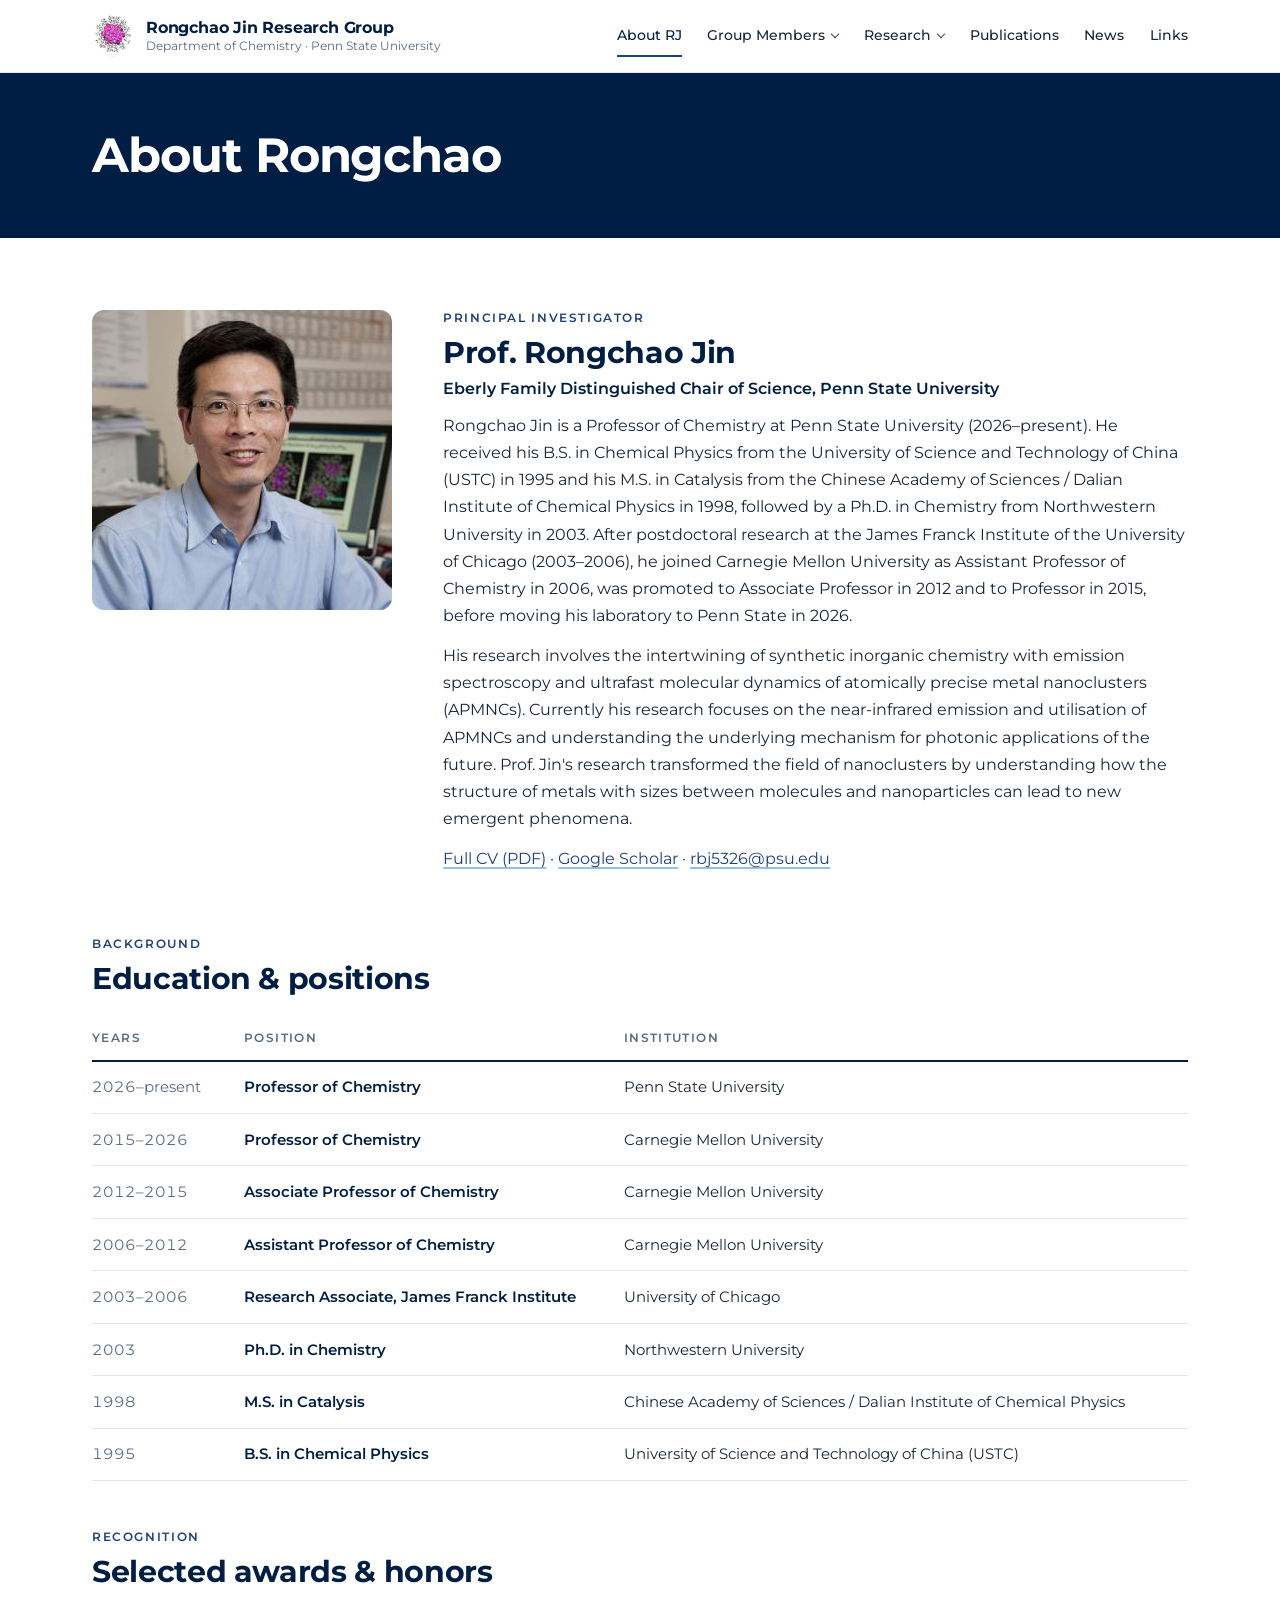
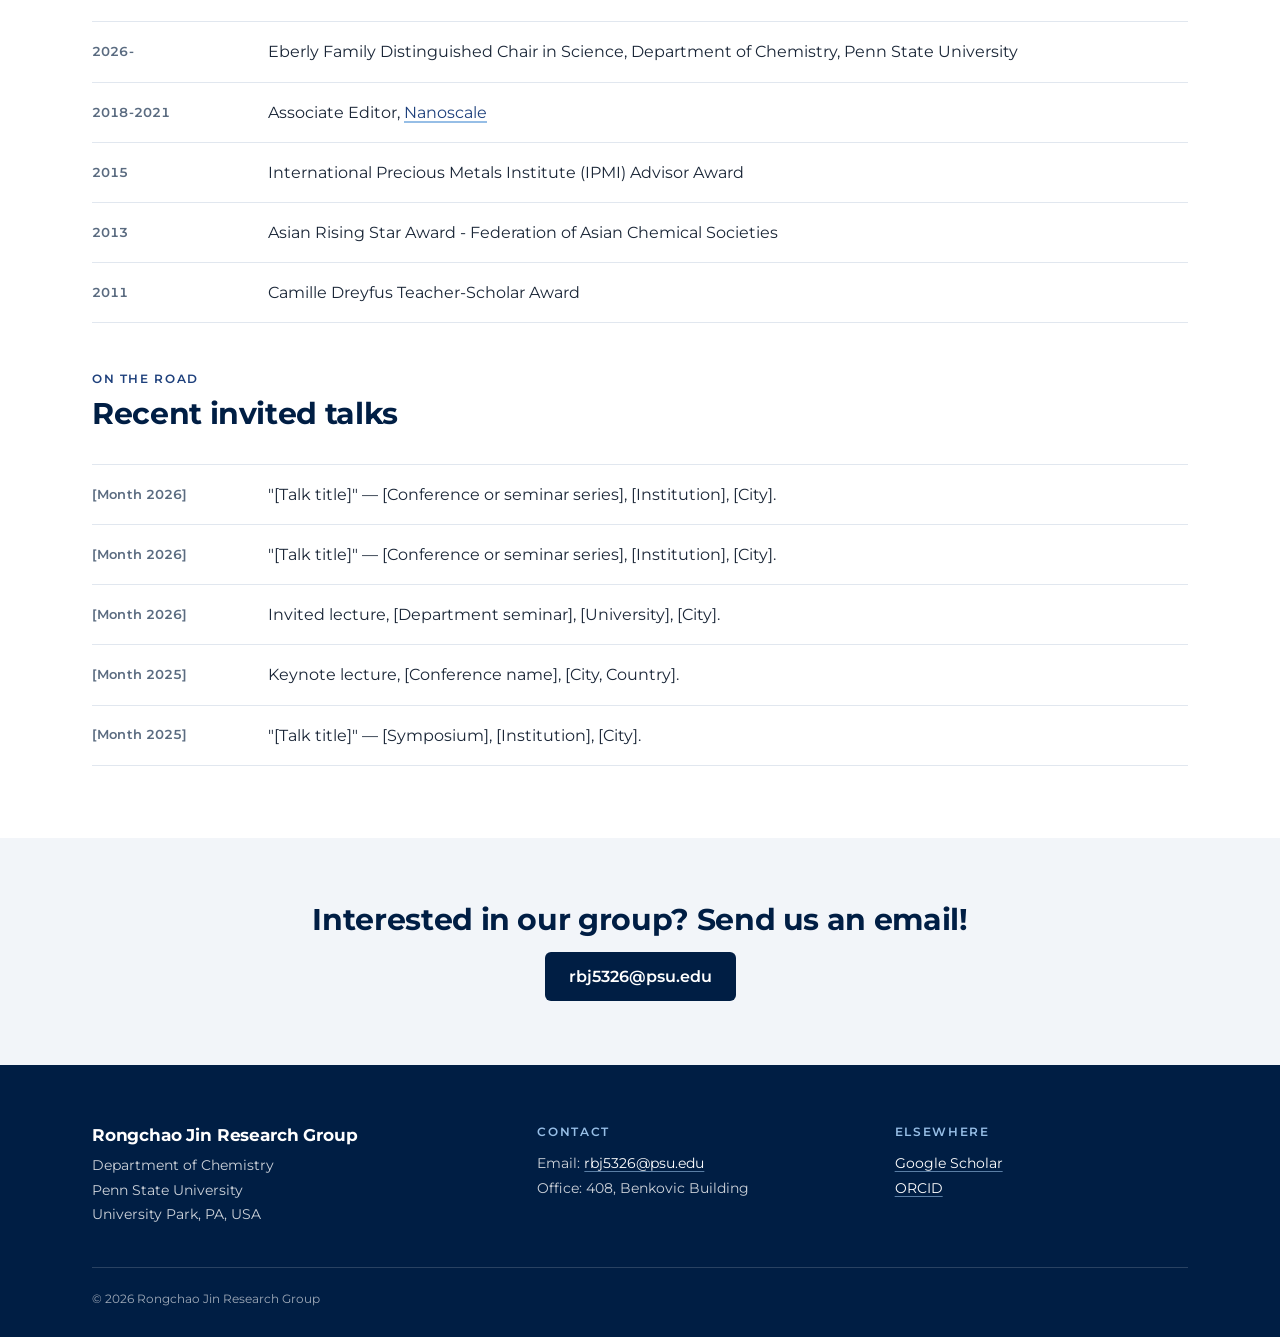
==== about.html @ 64a47c7a "Add files via upload" ====
<!DOCTYPE html>
<html lang="en">
<head>
<meta charset="UTF-8">
<meta name="viewport" content="width=device-width, initial-scale=1">
<title>About Rongchao — Rongchao Jin Research Group</title>
<meta name="description" content="The Jin Research Group at Penn State University: atomically precise metal nanoclusters, NIR emission, ultrafast dynamics and photonic applications.">
<meta name="theme-color" content="#001E44">
<link rel="icon" type="image/png" href="images/favicon.png">
<link rel="apple-touch-icon" href="images/apple-touch-icon.png">
<link rel="preconnect" href="https://fonts.googleapis.com">
<link rel="preconnect" href="https://fonts.gstatic.com" crossorigin>
<link rel="stylesheet" href="assets/style.css">
</head>
<body>
<div id="site-header"></div>
<div class="page-head">
  <div class="wrap">
    <h1>About Rongchao</h1>
  </div>
</div>
<section class="block">
  <div class="wrap">
    <div class="pi-card">
      <div class="avatar"><img src="images/RJ.jpg" alt="Prof. Rongchao Jin"></div>
      <div>
        <span class="eyebrow">Principal Investigator</span>
        <h2>Prof. Rongchao Jin</h2>
        <p style="margin-top:0.3rem; color:var(--patina-dark); font-weight:600;">Eberly Family Distinguished Chair of Science, Penn State University</p>
        <p style="margin-top:0.6rem;">
          Rongchao Jin is a Professor of Chemistry at Penn State University (2026–present).
          He received his B.S. in Chemical Physics from the University of Science and
          Technology of China (USTC) in 1995 and his M.S. in Catalysis from the Chinese
          Academy of Sciences / Dalian Institute of Chemical Physics in 1998, followed by a
          Ph.D. in Chemistry from Northwestern University in 2003. After postdoctoral
          research at the James Franck Institute of the University of Chicago (2003–2006),
          he joined Carnegie Mellon University as Assistant Professor of Chemistry in 2006,
          was promoted to Associate Professor in 2012 and to Professor in 2015, before
          moving his laboratory to Penn State in 2026.
        </p>
        <p style="margin-top:0.8rem;">
          His research involves the intertwining of synthetic inorganic chemistry with
          emission spectroscopy and ultrafast molecular dynamics of atomically precise metal
          nanoclusters (APMNCs). Currently his research focuses on the near-infrared
          emission and utilisation of APMNCs and understanding the underlying mechanism for
          photonic applications of the future. Prof. Jin's research transformed the field of
          nanoclusters by understanding how the structure of metals with sizes between
          molecules and nanoparticles can lead to new emergent phenomena.
        </p>
        <p style="margin-top:0.8rem;">
          <a href="#">Full CV (PDF)</a> · <a href="https://scholar.google.com/citations?user=vveoESoAAAAJ&amp;hl=en">Google Scholar</a> · <a href="mailto:rbj5326@psu.edu">rbj5326@psu.edu</a>
        </p>
      </div>
    </div>

    <div class="section-head"><h2><span class="eyebrow">Background</span>Education &amp; positions</h2></div>
    <table class="alumni">
      <thead><tr><th>Years</th><th>Position</th><th>Institution</th></tr></thead>
      <tbody>
        <tr><td>2026–present</td><td>Professor of Chemistry</td><td>Penn State University</td></tr>
        <tr><td>2015–2026</td><td>Professor of Chemistry</td><td>Carnegie Mellon University</td></tr>
        <tr><td>2012–2015</td><td>Associate Professor of Chemistry</td><td>Carnegie Mellon University</td></tr>
        <tr><td>2006–2012</td><td>Assistant Professor of Chemistry</td><td>Carnegie Mellon University</td></tr>
        <tr><td>2003–2006</td><td>Research Associate, James Franck Institute</td><td>University of Chicago</td></tr>
        <tr><td>2003</td><td>Ph.D. in Chemistry</td><td>Northwestern University</td></tr>
        <tr><td>1998</td><td>M.S. in Catalysis</td><td>Chinese Academy of Sciences / Dalian Institute of Chemical Physics</td></tr>
        <tr><td>1995</td><td>B.S. in Chemical Physics</td><td>University of Science and Technology of China (USTC)</td></tr>
      </tbody>
    </table>

    <div class="section-head" style="margin-top:3rem;"><h2><span class="eyebrow">Recognition</span>Selected awards &amp; honors</h2></div>
    <ul class="news-list">
      <li class="news-item"><span class="date mono">2026-</span><p>Eberly Family Distinguished Chair in Science, Department of Chemistry, Penn State University</p></li>
      <li class="news-item"><span class="date mono">2018-2021</span><p>Associate Editor, <a href="https://pubs.rsc.org/nr" target="_blank">Nanoscale</a></p></li>
      <li class="news-item"><span class="date mono">2015</span><p>International Precious Metals Institute (IPMI) Advisor Award</p></li>
      <li class="news-item"><span class="date mono">2013</span><p>Asian Rising Star Award - Federation of Asian Chemical Societies</p></li>
      <li class="news-item"><span class="date mono">2011</span><p>Camille Dreyfus Teacher-Scholar Award</p></li>
    </ul>

    <div class="section-head" style="margin-top:3rem;"><h2><span class="eyebrow">On the road</span>Recent invited talks</h2></div>
    <ul class="news-list">
      <li class="news-item"><span class="date mono">[Month 2026]</span><p>"[Talk title]" — [Conference or seminar series], [Institution], [City].</p></li>
      <li class="news-item"><span class="date mono">[Month 2026]</span><p>"[Talk title]" — [Conference or seminar series], [Institution], [City].</p></li>
      <li class="news-item"><span class="date mono">[Month 2026]</span><p>Invited lecture, [Department seminar], [University], [City].</p></li>
      <li class="news-item"><span class="date mono">[Month 2025]</span><p>Keynote lecture, [Conference name], [City, Country].</p></li>
      <li class="news-item"><span class="date mono">[Month 2025]</span><p>"[Talk title]" — [Symposium], [Institution], [City].</p></li>
    </ul>
  </div>
</section>

<div id="site-footer"></div>
<script src="assets/common.js"></script>
</body>
</html>
---- assets/style.css ----
/* ==========================================================================
   Rongchao Jin Research Group — site stylesheet
   --------------------------------------------------------------------------
   QUICK EDITS
     Font ........ change the two lines marked [FONT] just below
     Colours ..... the :root block (Penn State palette)
     Page width .. --maxw in the :root block
   Everything after that is grouped by page section. To restyle something,
   search this file for its class name (e.g. ".person" or ".year-divider").
   ========================================================================== */

/* [FONT] 1 of 2 — which font to download. Pick one at fonts.google.com and
   replace "Montserrat" with its name (spaces become +, e.g. Open+Sans).
   If the new font does not show up, shorten the tail to  :wght@400;700  */
@import url("https://fonts.googleapis.com/css2?family=Montserrat:ital,wght@0,400;0,500;0,600;0,700;1,400;1,500&display=swap");

:root {
  /* [FONT] 2 of 2 — the same font name, in quotes */
  --font: "Montserrat", "Helvetica Neue", Helvetica, Arial, sans-serif;

  /* Penn State palette */
  --navy:  #001E44;   /* Nittany Navy — headings, page bands, footer   */
  --blue:  #1E407C;   /* Beaver Blue  — links, buttons, small labels   */
  --sky:   #96BEE6;   /* Pugh Blue    — accents on navy, underlines    */
  --ink:   #1A2637;   /* body text                                     */
  --muted: #5A6B80;   /* secondary text                                */
  --line:  #E1E7EF;   /* hairlines                                     */
  --wash:  #F2F5F9;   /* pale section background                       */
  --white: #FFFFFF;

  --maxw: 1160px;                          /* page content width       */
  --gutter: clamp(1.25rem, 4vw, 2rem);     /* side padding             */
  --header-h: 72px;
  --radius: 10px;
  --reel-h: clamp(210px, 33vw, 400px);     /* height of homepage reel  */

  /* older names, still used by a few inline styles in the pages */
  --patina: var(--blue);
  --patina-dark: var(--navy);
  --gold: var(--blue);
  --paper: var(--white);
  --card: var(--white);
  --teal-soft: var(--wash);
  --gold-soft: #DDE9F6;
}

/* ---------- Base ---------- */
*, *::before, *::after { box-sizing: border-box; }
* { margin: 0; padding: 0; }
[hidden] { display: none !important; }

html {
  scroll-behavior: smooth;
  scroll-padding-top: calc(var(--header-h) + 1.25rem);
  -webkit-text-size-adjust: 100%;
}

body {
  font-family: var(--font);
  font-size: 1rem;
  line-height: 1.7;
  color: var(--ink);
  background: var(--white);
  -webkit-font-smoothing: antialiased;
  text-rendering: optimizeLegibility;
}

img { max-width: 100%; height: auto; display: block; }
button, input, textarea { font: inherit; color: inherit; }

h1, h2, h3, h4 {
  font-family: var(--font);
  font-weight: 700;
  line-height: 1.2;
  color: var(--navy);
  letter-spacing: -0.012em;
}
h1 { font-size: clamp(2rem, 4.6vw, 3rem); letter-spacing: -0.022em; line-height: 1.1; }
h2 { font-size: clamp(1.4rem, 2.6vw, 1.85rem); }
h3 { font-size: 1.12rem; line-height: 1.3; }
h4 { font-size: 0.98rem; }

p + p { margin-top: 0.9em; }
strong { font-weight: 600; }

a { color: var(--blue); text-decoration: none; }
a:hover { text-decoration: underline; text-underline-offset: 3px; }
p a, li a, td a { text-decoration: underline; text-decoration-color: var(--sky); text-decoration-thickness: 1.5px; text-underline-offset: 3px; }
p a:hover, li a:hover, td a:hover { text-decoration-color: var(--blue); }

:focus-visible { outline: 2px solid var(--blue); outline-offset: 3px; border-radius: 3px; }

.wrap { max-width: var(--maxw); margin: 0 auto; padding-left: var(--gutter); padding-right: var(--gutter); }

.eyebrow {
  display: block;
  margin-bottom: 0.55rem;
  font-size: 0.72rem;
  font-weight: 600;
  letter-spacing: 0.14em;
  text-transform: uppercase;
  color: var(--blue);
  line-height: 1.4;
}

.mono { font-size: 0.86rem; letter-spacing: 0.01em; }

.sr-only {
  position: absolute; width: 1px; height: 1px; overflow: hidden;
  clip: rect(0 0 0 0); clip-path: inset(50%); white-space: nowrap;
}

.skip-link {
  position: absolute; left: 0.75rem; top: -4rem; z-index: 100;
  background: var(--navy); color: #fff; padding: 0.6rem 1rem; border-radius: 6px;
}
.skip-link:focus { top: 0.75rem; }

/* ---------- Header & menu (the markup lives in assets/common.js) ---------- */
#site-header {
  position: sticky; top: 0; z-index: 60;
  min-height: var(--header-h);
  background: var(--white);
  border-bottom: 1px solid var(--line);
}
.navbar {
  position: relative;
  max-width: var(--maxw); min-height: var(--header-h);
  margin: 0 auto; padding: 0 var(--gutter);
  display: flex; align-items: center; justify-content: space-between; gap: 1.25rem;
}
.brand { display: flex; align-items: center; gap: 0.75rem; min-width: 0; color: var(--navy); }
.brand:hover { text-decoration: none; }
.brand img { width: 42px; height: 42px; flex: none; }
.brand-text { display: flex; flex-direction: column; min-width: 0; line-height: 1.2; }
.brand-name { font-weight: 700; font-size: 1.02rem; letter-spacing: -0.012em; color: var(--navy); white-space: nowrap; }
.brand-sub { margin-top: 3px; font-size: 0.72rem; color: var(--muted); white-space: nowrap; overflow: hidden; text-overflow: ellipsis; }

nav.main ul { list-style: none; }
nav.main > ul { display: flex; align-items: center; gap: clamp(1rem, 2vw, 1.9rem); }
nav.main a {
  display: block; padding: 0.5rem 0;
  color: var(--ink); font-size: 0.9rem; font-weight: 500; white-space: nowrap;
  text-decoration: none;
  border-bottom: 2px solid transparent;
}
nav.main > ul > li > a:hover { border-bottom-color: var(--sky); }
nav.main > ul > li > a[aria-current="page"],
nav.main > ul > li.is-active > a { color: var(--navy); border-bottom-color: var(--blue); }

/* drop-down folders (Group Members, Research) */
nav.main li.dropdown { position: relative; }
nav.main li.dropdown > a::after {
  content: ""; display: inline-block; width: 0.42em; height: 0.42em; margin-left: 0.5em;
  border-right: 1.5px solid currentColor; border-bottom: 1.5px solid currentColor;
  transform: translateY(-0.2em) rotate(45deg);
}
nav.main li.dropdown > ul {
  position: absolute; top: 100%; left: -0.9rem; min-width: 13rem;
  padding: 0.45rem; background: var(--white);
  border: 1px solid var(--line); border-radius: var(--radius);
  box-shadow: 0 20px 40px -14px rgba(0, 30, 68, 0.28);
  opacity: 0; visibility: hidden; transform: translateY(6px);
  transition: opacity 0.16s ease, transform 0.16s ease, visibility 0.16s;
}
nav.main li.dropdown:hover > ul,
nav.main li.dropdown:focus-within > ul,
nav.main li.dropdown.open > ul { opacity: 1; visibility: visible; transform: none; }
nav.main li.dropdown > ul a { padding: 0.55rem 0.75rem; border: 0; border-radius: 6px; }
nav.main li.dropdown > ul a:hover,
nav.main li.dropdown > ul a[aria-current="page"] { background: var(--wash); color: var(--blue); }

.nav-toggle {
  display: none; position: relative; flex: none;
  width: 44px; height: 44px; border: 0; border-radius: 8px;
  background: none; cursor: pointer;
}
.nav-toggle span {
  position: absolute; left: 11px; right: 11px; height: 2px; border-radius: 2px;
  background: var(--navy); transition: transform 0.2s ease, opacity 0.2s ease;
}
.nav-toggle span:nth-child(1) { top: 15px; }
.nav-toggle span:nth-child(2) { top: 21px; }
.nav-toggle span:nth-child(3) { top: 27px; }
.nav-toggle[aria-expanded="true"] span:nth-child(1) { transform: translateY(6px) rotate(45deg); }
.nav-toggle[aria-expanded="true"] span:nth-child(2) { opacity: 0; }
.nav-toggle[aria-expanded="true"] span:nth-child(3) { transform: translateY(-6px) rotate(-45deg); }

@media (max-width: 1000px) {
  :root { --header-h: 64px; }
  .nav-toggle { display: block; }
  nav.main {
    display: none;
    position: absolute; top: 100%; left: 0; right: 0;
    max-height: calc(100vh - var(--header-h)); overflow-y: auto;
    padding: 0.25rem var(--gutter) 1.25rem;
    background: var(--white); border-bottom: 1px solid var(--line);
    box-shadow: 0 26px 40px -22px rgba(0, 30, 68, 0.35);
  }
  nav.main.open { display: block; }
  nav.main > ul { flex-direction: column; align-items: stretch; gap: 0; }
  nav.main a { padding: 0.85rem 0; font-size: 1rem; border-bottom: 1px solid var(--line); }
  nav.main > ul > li > a[aria-current="page"],
  nav.main > ul > li.is-active > a,
  nav.main > ul > li > a:hover { border-bottom-color: var(--line); }
  nav.main li.dropdown > a {
    pointer-events: none; border-bottom: 0; padding: 1.2rem 0 0.15rem;
    font-size: 0.72rem; font-weight: 600; letter-spacing: 0.14em; text-transform: uppercase; color: var(--muted);
  }
  nav.main li.dropdown > a::after { display: none; }
  nav.main li.dropdown > ul {
    position: static; min-width: 0; padding: 0; border: 0; border-radius: 0; box-shadow: none;
    opacity: 1; visibility: visible; transform: none;
  }
  nav.main li.dropdown > ul a { padding: 0.85rem 0 0.85rem 0.9rem; border-bottom: 1px solid var(--line); border-radius: 0; }
}
@media (max-width: 480px) {
  .brand img { width: 36px; height: 36px; }
  .brand-name { font-size: 0.95rem; }
  .brand-sub { display: none; }
}

/* ---------- Buttons ---------- */
.btn {
  display: inline-block; padding: 0.72rem 1.35rem;
  border: 1.5px solid transparent; border-radius: 6px;
  font-weight: 600; font-size: 0.92rem; line-height: 1.2; text-decoration: none;
  transition: background-color 0.15s ease, color 0.15s ease, border-color 0.15s ease;
}
.btn:hover { text-decoration: none; }
.btn-solid { background: var(--navy); color: #fff; }
.btn-solid:hover { background: var(--blue); }
.btn-ghost { border-color: var(--navy); color: var(--navy); }
.btn-ghost:hover { background: var(--navy); color: #fff; }

/* ---------- Homepage: navy hero + image reel ---------- */
.hero {
  background: var(--navy); color: #fff;
  padding: clamp(2.75rem, 6.5vw, 5rem) 0 calc(var(--reel-h) * 0.5 + clamp(2.25rem, 5vw, 3.25rem));
}
.hero .eyebrow { color: var(--sky); }
.hero h1 { color: #fff; font-size: clamp(2.2rem, 5.4vw, 3.6rem); line-height: 1.06; letter-spacing: -0.028em; }
.hero .lede {
  margin-top: 1.15rem; max-width: 40rem;
  font-size: clamp(1.02rem, 1.5vw, 1.18rem); line-height: 1.6;
  color: rgba(255, 255, 255, 0.84);
}
.hero-cta { display: flex; flex-wrap: wrap; gap: 0.8rem; margin-top: 1.9rem; }
.hero .btn-solid { background: #fff; color: var(--navy); }
.hero .btn-solid:hover { background: var(--sky); }
.hero .btn-ghost { border-color: rgba(255, 255, 255, 0.55); color: #fff; }
.hero .btn-ghost:hover { background: #fff; border-color: #fff; color: var(--navy); }

/* the reel: every picture at the same height, full picture always visible,
   scrolls sideways (swipe, drag, or the round arrow buttons)                 */
.carousel-wrap { position: relative; margin-top: calc(var(--reel-h) * -0.5); }
.carousel {
  --edge: max(var(--gutter), calc((100% - var(--maxw)) / 2 + var(--gutter)));
  position: relative;
  display: flex; gap: clamp(0.75rem, 1.6vw, 1.25rem);
  padding: 0 var(--edge) 2.75rem;
  overflow-x: auto; overscroll-behavior-x: contain;
  scroll-snap-type: x proximity; scroll-padding-left: var(--edge); scroll-padding-right: var(--edge);
  scrollbar-width: none; -webkit-overflow-scrolling: touch;
  cursor: grab;
}
.carousel::-webkit-scrollbar { display: none; }
.carousel.dragging { cursor: grabbing; scroll-snap-type: none; scroll-behavior: auto; }
.carousel .slide {
  flex: none; height: var(--reel-h); min-width: 6rem;
  border-radius: 12px; overflow: hidden; background: var(--white);
  box-shadow: 0 1px 2px rgba(0, 30, 68, 0.1), 0 16px 34px -12px rgba(0, 30, 68, 0.4);
  scroll-snap-align: start;
}
.carousel .slide img {
  height: 100%; width: auto; max-width: none;
  -webkit-user-drag: none; user-select: none;
}
.car-btn {
  position: absolute; top: calc(var(--reel-h) / 2); z-index: 3;
  width: 46px; height: 46px; margin-top: -23px;
  display: grid; place-items: center;
  border: 1px solid var(--line); border-radius: 50%;
  background: var(--white); color: var(--navy);
  font-size: 1.35rem; line-height: 1; cursor: pointer;
  box-shadow: 0 6px 18px rgba(0, 30, 68, 0.25);
  transition: opacity 0.2s ease, background-color 0.15s ease, color 0.15s ease;
}
.car-btn:hover { background: var(--navy); color: #fff; }
.car-btn[disabled] { opacity: 0; pointer-events: none; }
.car-prev { left: clamp(0.5rem, 2vw, 1.5rem); }
.car-next { right: clamp(0.5rem, 2vw, 1.5rem); }
@media (max-width: 600px) { .car-btn { width: 40px; height: 40px; margin-top: -20px; font-size: 1.2rem; } }
@media (hover: none) { .car-btn { display: none; } }        /* touch screens: just swipe */

/* ---------- Sections ---------- */
section.block { padding: clamp(2.75rem, 6vw, 4.5rem) 0; }
section.block.alt { background: var(--wash); }
.carousel-wrap + section.block { padding-top: clamp(1rem, 2.5vw, 2rem); }

.section-head {
  display: flex; align-items: flex-end; justify-content: space-between;
  gap: 0.75rem 1.5rem; flex-wrap: wrap;
  margin-bottom: clamp(1.25rem, 3vw, 2rem);
}
.section-head .more { font-size: 0.9rem; font-weight: 600; white-space: nowrap; }

/* ---------- Cards (homepage research tiles, Links page panels) ---------- */
.cards { display: grid; grid-template-columns: repeat(3, minmax(0, 1fr)); gap: clamp(1rem, 2.5vw, 1.75rem); }
.cards.two { grid-template-columns: repeat(2, minmax(0, 1fr)); }
@media (max-width: 760px) { .cards, .cards.two { grid-template-columns: minmax(0, 1fr); } }
.card {
  display: flex; flex-direction: column; gap: 0.6rem;
  padding: 1.6rem;
  background: var(--white); border: 1px solid var(--line); border-radius: 12px;
}
.card p { color: var(--muted); font-size: 0.95rem; }
.card a.cardlink { margin-top: auto; padding-top: 0.5rem; font-weight: 600; font-size: 0.9rem; text-decoration: none; }
.card a.cardlink:hover { text-decoration: underline; }
.card-figure {
  display: block; margin: -1.6rem -1.6rem 0.9rem;
  border-bottom: 1px solid var(--line); border-radius: 12px 12px 0 0; overflow: hidden;
  background: var(--white);
}
.card-figure img { width: 100%; aspect-ratio: 2 / 1; object-fit: contain; padding: 0.9rem 1rem; }

/* ---------- Homepage: highlighted papers ---------- */
.pubpics { display: grid; grid-template-columns: repeat(4, minmax(0, 1fr)); gap: clamp(1rem, 2.6vw, 2rem); }
@media (max-width: 760px) { .pubpics { grid-template-columns: repeat(2, minmax(0, 1fr)); } }
.pubpic { display: block; color: inherit; text-decoration: none; }
.pubpic:hover { text-decoration: none; }
.pubpic .pubimg {
  width: 100%; aspect-ratio: 3 / 4; object-fit: cover; object-position: top center;
  background: var(--white); border: 1px solid var(--line); border-radius: 6px;
  box-shadow: 0 12px 26px -16px rgba(0, 30, 68, 0.45);
  transition: transform 0.2s ease, box-shadow 0.2s ease;
}
.pubpic:hover .pubimg { transform: translateY(-4px); box-shadow: 0 20px 32px -16px rgba(0, 30, 68, 0.5); }
.pubpic .cap {
  display: block; margin-top: 0.9rem;
  font-size: 0.74rem; font-weight: 600; letter-spacing: 0.08em; text-transform: uppercase; color: var(--blue);
}
.pubpic .cap-title { display: block; margin-top: 0.3rem; font-size: 0.9rem; font-weight: 500; line-height: 1.45; color: var(--ink); }
.pubpic:hover .cap-title { text-decoration: underline; text-decoration-color: var(--sky); text-underline-offset: 3px; }

/* ---------- Contact form ---------- */
.contact-grid {
  display: grid; grid-template-columns: minmax(0, 1fr) minmax(0, 1.15fr);
  gap: clamp(1.5rem, 5vw, 4rem); align-items: start;
}
@media (max-width: 760px) { .contact-grid { grid-template-columns: minmax(0, 1fr); } }
.contact-form { display: grid; gap: 0.85rem; }
.contact-form input, .contact-form textarea {
  width: 100%; padding: 0.8rem 0.95rem;
  border: 1px solid #C7D1DE; border-radius: 8px;
  background: var(--white); color: var(--ink); font-size: 0.95rem;
}
.contact-form textarea { resize: vertical; min-height: 8.5rem; }
.contact-form input::placeholder, .contact-form textarea::placeholder { color: #8493A6; }
.contact-form input:focus, .contact-form textarea:focus { outline: 2px solid var(--blue); outline-offset: 1px; border-color: var(--blue); }
.contact-form button {
  justify-self: start; padding: 0.78rem 1.6rem;
  border: 0; border-radius: 6px; cursor: pointer;
  background: var(--navy); color: #fff; font-weight: 600; font-size: 0.95rem;
  transition: background-color 0.15s ease;
}
.contact-form button:hover { background: var(--blue); }

/* ---------- Page title band (every page except Home) ---------- */
.page-head {
  padding-top: clamp(2.1rem, 5.2vw, 3.5rem); padding-bottom: clamp(2.1rem, 5.2vw, 3.5rem);
  background: var(--navy); color: #fff;
}
.wrap.page-head {                          /* older page layout: still paints the band edge to edge */
  box-shadow: 0 0 0 100vmax var(--navy);
  clip-path: inset(0 -100vmax);
}
.page-head h1 { color: #fff; }
.page-head p { margin-top: 0.75rem; max-width: 44rem; font-size: 1.05rem; color: rgba(255, 255, 255, 0.82); }
.page-head a { color: #fff; text-decoration-color: var(--sky); }

/* ---------- People ---------- */
.people-grid { display: grid; grid-template-columns: repeat(auto-fill, minmax(210px, 1fr)); gap: 2.25rem 1.75rem; }
@media (max-width: 560px) { .people-grid { grid-template-columns: repeat(2, minmax(0, 1fr)); gap: 1.75rem 1rem; } }
.avatar {
  width: 100%; aspect-ratio: 1 / 1; overflow: hidden;
  border-radius: var(--radius); background: var(--wash);
}
.avatar img { width: 100%; height: 100%; object-fit: cover; }
.person h3 { margin-top: 0.95rem; font-size: 1.08rem; }
.person .email { margin-top: 0.2rem; font-size: 0.8rem; color: var(--muted); overflow-wrap: anywhere; }
.person .email a { color: inherit; text-decoration: none; }
.person .email a:hover { color: var(--blue); text-decoration: underline; }
.person .role { margin-top: 0.55rem; font-size: 0.72rem; font-weight: 600; letter-spacing: 0.1em; text-transform: uppercase; color: var(--blue); }
.person .affil { margin-top: 0.15rem; font-size: 0.84rem; line-height: 1.45; color: var(--ink); }
.person .affil + .affil { margin-top: 0; }
.person .dates, .person .period { margin-top: 0.3rem; font-size: 0.8rem; color: var(--muted); }
@media (max-width: 560px) { .person .email { font-size: 0.7rem; letter-spacing: -0.01em; } }

/* About page: photo + biography */
.pi-card {
  display: grid; grid-template-columns: minmax(200px, 300px) minmax(0, 1fr);
  gap: clamp(1.5rem, 4vw, 3.25rem); align-items: start;
  margin-bottom: clamp(2.5rem, 6vw, 4rem);
}
.pi-card .avatar { border-radius: 12px; }
@media (max-width: 720px) {
  .pi-card { grid-template-columns: minmax(0, 1fr); }
  .pi-card .avatar { max-width: 260px; }
}

/* ---------- Alumni ---------- */
.alum-grid { display: grid; grid-template-columns: repeat(auto-fill, minmax(230px, 1fr)); gap: 0 2rem; }
.alum { padding: 1.05rem 0 1.15rem; border-top: 1px solid var(--line); font-size: 0.92rem; line-height: 1.5; }
.alum .nm { font-size: 1rem; font-weight: 600; color: var(--navy); margin-bottom: 0.15rem; }
.alum .pos { color: var(--muted); }
.alum .yr { margin-top: 0.4rem; font-size: 0.72rem; font-weight: 600; letter-spacing: 0.08em; text-transform: uppercase; color: var(--blue); }

/* ---------- Tables (About page: education & positions) ---------- */
table.alumni { width: 100%; border-collapse: collapse; font-size: 0.95rem; }
table.alumni th {
  padding: 0 1rem 0.7rem 0; text-align: left;
  font-size: 0.72rem; font-weight: 600; letter-spacing: 0.12em; text-transform: uppercase; color: var(--muted);
  border-bottom: 2px solid var(--navy);
}
table.alumni td { padding: 0.8rem 1rem 0.8rem 0; vertical-align: top; border-bottom: 1px solid var(--line); }
table.alumni td:first-child { width: 9.5rem; white-space: nowrap; color: var(--muted); font-variant-numeric: tabular-nums; }
table.alumni td:nth-child(2) { font-weight: 600; color: var(--navy); }
@media (max-width: 640px) {
  table.alumni thead { display: none; }
  table.alumni, table.alumni tbody, table.alumni tr, table.alumni td { display: block; width: auto; }
  table.alumni tr { padding: 0.85rem 0; border-bottom: 1px solid var(--line); }
  table.alumni td { padding: 0; border: 0; }
  table.alumni td:first-child { width: auto; font-size: 0.82rem; }
}

/* ---------- Dated lists (News, awards, invited talks) ---------- */
.news-list { list-style: none; border-top: 1px solid var(--line); }
.news-item {
  display: grid; grid-template-columns: 9.5rem minmax(0, 1fr); gap: 0.2rem 1.5rem;
  padding: 1rem 0; border-bottom: 1px solid var(--line);
}
.news-item .date { padding-top: 0.12rem; font-size: 0.84rem; font-weight: 600; color: var(--muted); font-variant-numeric: tabular-nums; }
@media (max-width: 600px) { .news-item { grid-template-columns: minmax(0, 1fr); } }

/* ---------- Research Approach ---------- */
.research-intro {
  max-width: 54rem; margin-left: auto; margin-right: auto;
  padding-top: clamp(2.25rem, 5vw, 3.5rem);
  font-size: 1.05rem; text-align: justify; hyphens: auto;
}
.research-intro h2 { text-align: center; }
@media (max-width: 700px) { .research-intro { text-align: left; hyphens: manual; font-size: 1rem; } }   /* justified text gaps badly on a phone */
.research-section {
  display: grid; grid-template-columns: minmax(0, 1fr) minmax(0, 1fr);
  gap: clamp(1.5rem, 4.5vw, 3.75rem); align-items: center;
  padding: clamp(2.25rem, 5vw, 3.75rem) 0;
  border-bottom: 1px solid var(--line);
}
.research-section:last-of-type { border-bottom: 0; }
.research-section.rev > div:last-child { order: -1; }   /* "rev" = picture on the left */
.research-section .figimg,
.research-section > div:last-child img {
  width: 100%; aspect-ratio: 2 / 1; object-fit: contain;   /* whole figure, never cropped */
}
@media (max-width: 820px) {
  .research-section { grid-template-columns: minmax(0, 1fr); }
  .research-section.rev > div:last-child { order: 0; }
}
.cite { margin-top: 1rem; font-size: 0.84rem; line-height: 1.6; color: var(--muted); }

/* ---------- Group Photos ---------- */
.gp { max-width: 980px; margin: 0 auto clamp(2.5rem, 6vw, 4rem); }
.gp:last-child { margin-bottom: 0; }
.gp .gp-date { margin-bottom: 0.7rem; font-size: 0.74rem; font-weight: 600; letter-spacing: 0.14em; text-transform: uppercase; color: var(--blue); }
.gp img { border-radius: var(--radius); }               /* shown at full width, but never blown up past its real size */
.gp .gp-cap { margin-top: 0.7rem; font-size: 0.95rem; color: var(--muted); }

/* ---------- Instruments ---------- */
.inst-grid { display: grid; grid-template-columns: repeat(auto-fill, minmax(240px, 1fr)); gap: 2.25rem 1.75rem; }
.inst img { width: 100%; aspect-ratio: 4 / 3; object-fit: cover; border-radius: var(--radius); background: var(--wash); }
.inst .inst-body { padding-top: 0.95rem; }
.inst .inst-body p { margin-top: 0.35rem; font-size: 0.92rem; color: var(--muted); }

/* ---------- Funding ---------- */
.logo-showcase {
  display: flex; flex-wrap: wrap; justify-content: center; align-items: center;
  gap: clamp(2.25rem, 6vw, 4rem) clamp(2.5rem, 7vw, 5rem);
  max-width: 900px; margin: 0 auto; padding: clamp(0.5rem, 3vw, 2rem) 0;
}
.logo-showcase img { height: clamp(96px, 15vw, 170px); width: auto; max-width: min(340px, 72vw); object-fit: contain; }

/* ---------- Publications ---------- */
.pub-tools { margin-bottom: 0.5rem; }
.pub-tools input[type="search"] {
  width: 100%; max-width: 34rem; padding: 0.8rem 1rem;
  border: 1px solid #C7D1DE; border-radius: 8px;
  background: var(--white); color: var(--ink); font-size: 0.95rem;
}
.pub-tools input[type="search"]:focus { outline: 2px solid var(--blue); outline-offset: 1px; border-color: var(--blue); }
.pub-count { min-height: 1.5rem; margin-top: 0.5rem; font-size: 0.86rem; color: var(--muted); }
.year-nav { display: flex; flex-wrap: wrap; gap: 0.4rem; margin-top: 0.5rem; }
.year-nav a {
  padding: 0.22rem 0.62rem; border: 1px solid var(--line); border-radius: 999px;
  font-size: 0.8rem; font-weight: 500; font-variant-numeric: tabular-nums; color: var(--ink); text-decoration: none;
}
.year-nav a:hover { background: var(--navy); border-color: var(--navy); color: #fff; }

.year-divider {
  position: sticky; top: var(--header-h); z-index: 5;       /* the year stays in view while you scroll its papers */
  margin-top: 2.25rem; padding: 0.7rem 0 0.55rem;
  background: var(--white); border-bottom: 2px solid var(--navy);
  font-size: 1.35rem; font-weight: 700; letter-spacing: -0.01em; color: var(--navy);
  scroll-margin-top: -1.25rem;                              /* a year button lands the heading right under the menu */
}
.pub-list { list-style: none; }
.pub {
  display: grid; grid-template-columns: 3.5rem minmax(0, 1fr); gap: 1.25rem; align-items: start;
  padding: 1.05rem 0; border-bottom: 1px solid var(--line);
}
.pub-year { padding-top: 0.15rem; font-size: 0.84rem; font-weight: 600; color: var(--muted); }
#manual-pubs .pub { grid-template-columns: minmax(0, 1fr); }
#manual-pubs .pub-year { display: none; }
#manual-pubs .pub.with-toc { grid-template-columns: 112px minmax(0, 1fr); }
.pub .pub-toc { width: 112px; height: 112px; object-fit: contain; background: var(--white); border: 1px solid var(--line); border-radius: 6px; }
.pub-title { font-weight: 600; line-height: 1.45; color: var(--navy); }
.pub-authors { margin-top: 0.25rem; font-size: 0.9rem; color: var(--muted); }
.pub-authors strong { color: var(--ink); }
.pub-meta { margin-top: 0.3rem; font-size: 0.86rem; }
.pub-meta .journal { font-style: italic; }
.pub-meta a { font-weight: 600; text-decoration: underline; text-decoration-color: var(--sky); text-underline-offset: 3px; }
@media (max-width: 600px) {
  #manual-pubs .pub.with-toc { grid-template-columns: minmax(0, 1fr); }
  .pub .pub-toc { display: none; }
}

/* ---------- Links page ---------- */
.links-cols { display: grid; grid-template-columns: repeat(3, minmax(0, 1fr)); gap: clamp(1rem, 2.5vw, 1.75rem); align-items: stretch; }
.links-cols .card { height: 23rem; gap: 0; }            /* all three panels the same size */
.links-cols h3 { margin-bottom: 0.6rem; }
.links-cols h4 { margin: 0.2rem 0 0.4rem; font-size: 0.72rem; font-weight: 600; letter-spacing: 0.12em; text-transform: uppercase; color: var(--muted); }
.links-cols ul { list-style: none; }
.links-cols li { padding: 0.6rem 0; border-bottom: 1px solid var(--line); font-size: 0.93rem; line-height: 1.45; }
.links-cols li:last-child { border-bottom: 0; }
.links-cols li a { text-decoration: none; color: var(--ink); }
.links-cols li a[href]:not([href="#"]) { color: var(--blue); }
.links-cols li a[href]:not([href="#"]):hover { text-decoration: underline; }
.links-cols li a[href="#"] { cursor: default; }
.scrolllist {                                            /* the list scrolls inside its panel */
  flex: 1; min-height: 0; overflow-y: auto; overscroll-behavior: contain;
  margin-right: -0.6rem; padding-right: 0.6rem; padding-bottom: 1.75rem;
  scrollbar-width: thin; scrollbar-color: #C3CDD9 transparent;
  /* names fade out at the bottom edge, a hint that the list keeps going */
  -webkit-mask-image: linear-gradient(to bottom, #000 calc(100% - 2.25rem), transparent);
          mask-image: linear-gradient(to bottom, #000 calc(100% - 2.25rem), transparent);
}
.scrolllist::-webkit-scrollbar { width: 8px; }
.scrolllist::-webkit-scrollbar-thumb { background: #C3CDD9; border-radius: 4px; }
.scrolllist li:last-child { border-bottom: 1px solid var(--line); }
.scrolllist ul:last-child li:last-child { border-bottom: 0; }
.list-gap { height: 1.75rem; border: 0; }                /* blank space between two groups of names */
@media (max-width: 860px) {
  .links-cols { grid-template-columns: minmax(0, 1fr); }
  .links-cols .card { height: auto; }
  .scrolllist { max-height: 22rem; }
}

/* ---------- "Interested in our group?" band + footer (markup in assets/common.js) ---------- */
.recruit { padding: clamp(2.5rem, 6vw, 4rem) 0; background: var(--wash); text-align: center; }
.recruit p { margin-top: 0.9rem; }
.recruit a {
  display: inline-block; padding: 0.7rem 1.5rem; border-radius: 6px;
  background: var(--navy); color: #fff; font-weight: 600; text-decoration: none;
  transition: background-color 0.15s ease;
}
.recruit a:hover { background: var(--blue); }

footer.site { padding: clamp(2.5rem, 6vw, 3.75rem) 0 1.75rem; background: var(--navy); color: rgba(255, 255, 255, 0.8); font-size: 0.9rem; }
.footer-grid { display: grid; grid-template-columns: 1.3fr 1fr 1fr; gap: 2rem clamp(1.5rem, 5vw, 4rem); }
@media (max-width: 760px) { .footer-grid { grid-template-columns: minmax(0, 1fr); } }
footer.site h4 { margin-bottom: 0.75rem; font-size: 0.74rem; font-weight: 600; letter-spacing: 0.14em; text-transform: uppercase; color: var(--sky); }
footer.site .footer-name { margin-bottom: 0.5rem; font-size: 1.05rem; font-weight: 700; letter-spacing: -0.01em; text-transform: none; color: #fff; }
footer.site a { color: #fff; text-decoration: underline; text-decoration-color: rgba(150, 190, 230, 0.6); text-underline-offset: 3px; }
footer.site a:hover { text-decoration-color: #fff; }
.footnote { margin-top: 2.5rem; padding-top: 1.25rem; border-top: 1px solid rgba(255, 255, 255, 0.16); font-size: 0.78rem; color: rgba(255, 255, 255, 0.62); }

/* ---------- Click-to-enlarge pictures ---------- */
.zoomable { cursor: zoom-in; }
dialog.lightbox {
  width: 100vw; height: 100vh; max-width: none; max-height: none;
  padding: 1rem; border: 0; background: transparent; overflow: hidden;
}
dialog.lightbox[open] { display: grid; place-items: center; }
dialog.lightbox::backdrop { background: rgba(0, 14, 34, 0.96); }
.lightbox figure { display: grid; justify-items: center; gap: 0.85rem; max-width: 100%; }
.lightbox img {
  width: auto; height: auto; max-width: min(94vw, 1600px); max-height: 84vh;
  border-radius: 8px; background: var(--white); box-shadow: 0 30px 80px rgba(0, 0, 0, 0.5);
}
.lightbox figcaption { max-width: 70ch; text-align: center; font-size: 0.9rem; color: rgba(255, 255, 255, 0.86); }
.lightbox .lb-close {
  position: fixed; top: 1rem; right: 1rem;
  width: 46px; height: 46px; border: 0; border-radius: 50%;
  background: rgba(255, 255, 255, 0.16); color: #fff; font-size: 1.6rem; line-height: 1; cursor: pointer;
}
.lightbox .lb-close:hover { background: rgba(255, 255, 255, 0.3); }

/* ---------- Pictures ease in and grow to full size as you scroll to them ---------- */
.js .reveal {
  opacity: 0; transform: translateY(16px) scale(0.94);
  transition: opacity 0.7s ease, transform 0.8s cubic-bezier(0.2, 0.65, 0.2, 1);
  transition-delay: calc(var(--i, 0) * 70ms);
}
.js .reveal.in { opacity: 1; transform: none; }

@media (prefers-reduced-motion: reduce) {
  html { scroll-behavior: auto; }
  *, *::before, *::after { animation: none !important; transition: none !important; }
  .js .reveal { opacity: 1; transform: none; }
}

/* ---------- Older class names, kept so previously written snippets still work ---------- */
.figure-slot img { width: 100%; border-radius: var(--radius); }
.gallery { display: grid; grid-template-columns: repeat(auto-fill, minmax(240px, 1fr)); gap: 1rem; }
.card .formula { font-size: 0.75rem; font-weight: 600; letter-spacing: 0.06em; color: var(--blue); }

@media print {
  #site-header, .recruit, .car-btn, .pub-tools, .nav-toggle { display: none !important; }
  .page-head, .hero, footer.site { background: none !important; box-shadow: none !important; color: #000 !important; }
  .page-head h1, .hero h1 { color: #000 !important; }
  .js .reveal { opacity: 1 !important; transform: none !important; }
}
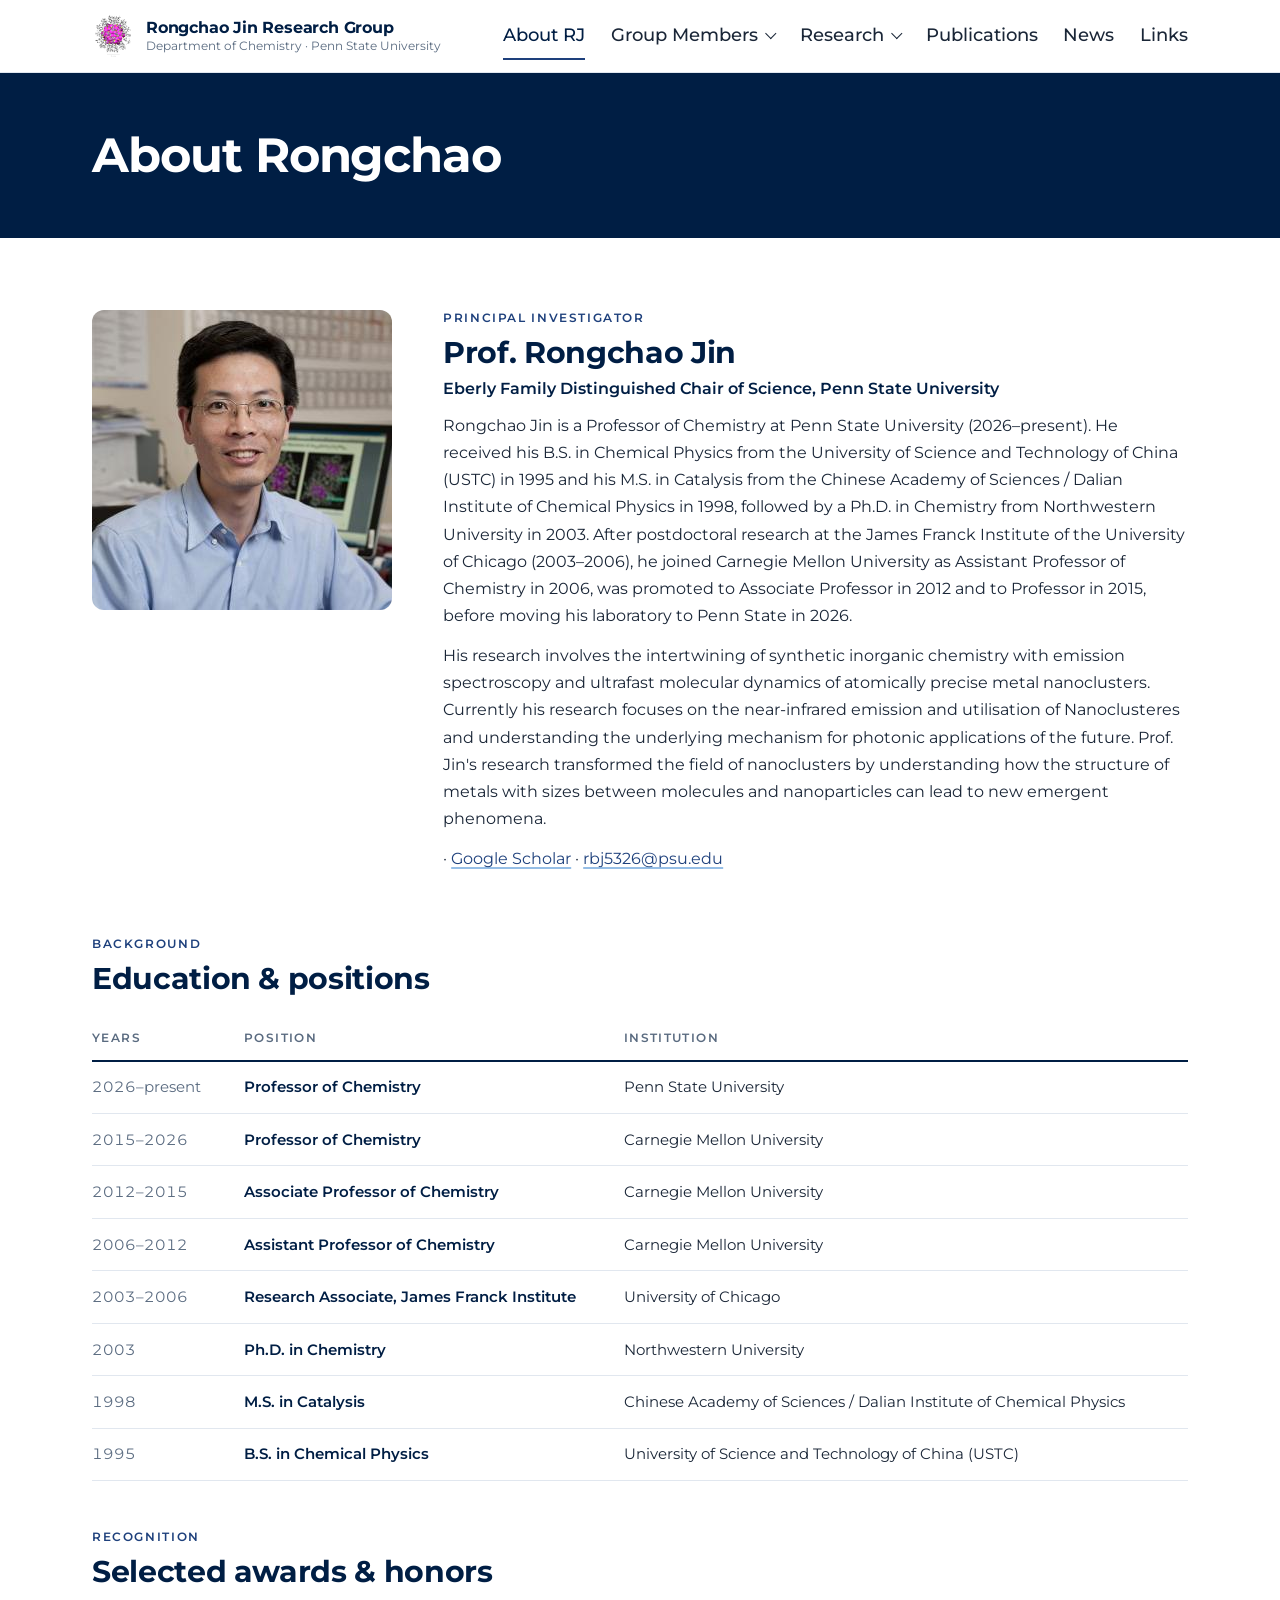
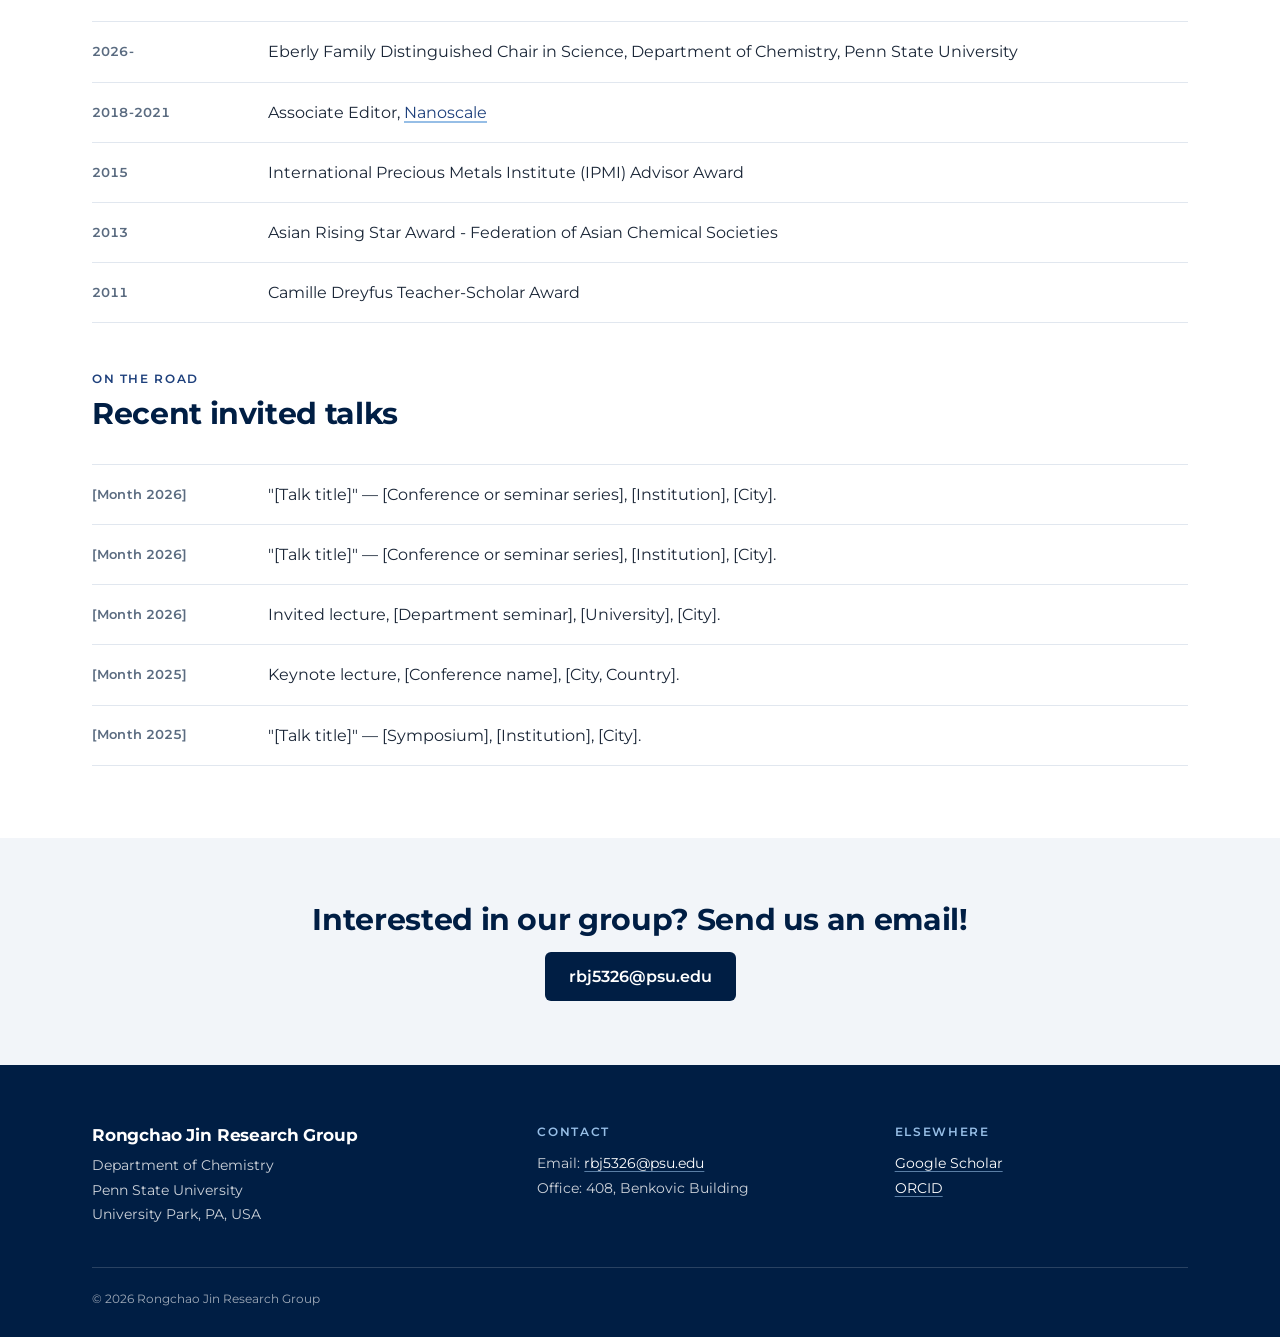
==== commit 2aeac278: "Update about.html" ====
--- a/about.html
+++ b/about.html
@@ -41,14 +41,14 @@
         <p style="margin-top:0.8rem;">
           His research involves the intertwining of synthetic inorganic chemistry with
           emission spectroscopy and ultrafast molecular dynamics of atomically precise metal
-          nanoclusters (APMNCs). Currently his research focuses on the near-infrared
-          emission and utilisation of APMNCs and understanding the underlying mechanism for
+          nanoclusters. Currently his research focuses on the near-infrared
+          emission and utilisation of Nanoclusteres and understanding the underlying mechanism for
           photonic applications of the future. Prof. Jin's research transformed the field of
           nanoclusters by understanding how the structure of metals with sizes between
           molecules and nanoparticles can lead to new emergent phenomena.
         </p>
         <p style="margin-top:0.8rem;">
-          <a href="#">Full CV (PDF)</a> · <a href="https://scholar.google.com/citations?user=vveoESoAAAAJ&amp;hl=en">Google Scholar</a> · <a href="mailto:rbj5326@psu.edu">rbj5326@psu.edu</a>
+          <!-- <a href="#">Full CV (PDF)</a>--> · <a href="https://scholar.google.com/citations?user=vveoESoAAAAJ&amp;hl=en">Google Scholar</a> · <a href="mailto:rbj5326@psu.edu">rbj5326@psu.edu</a>
         </p>
       </div>
     </div>
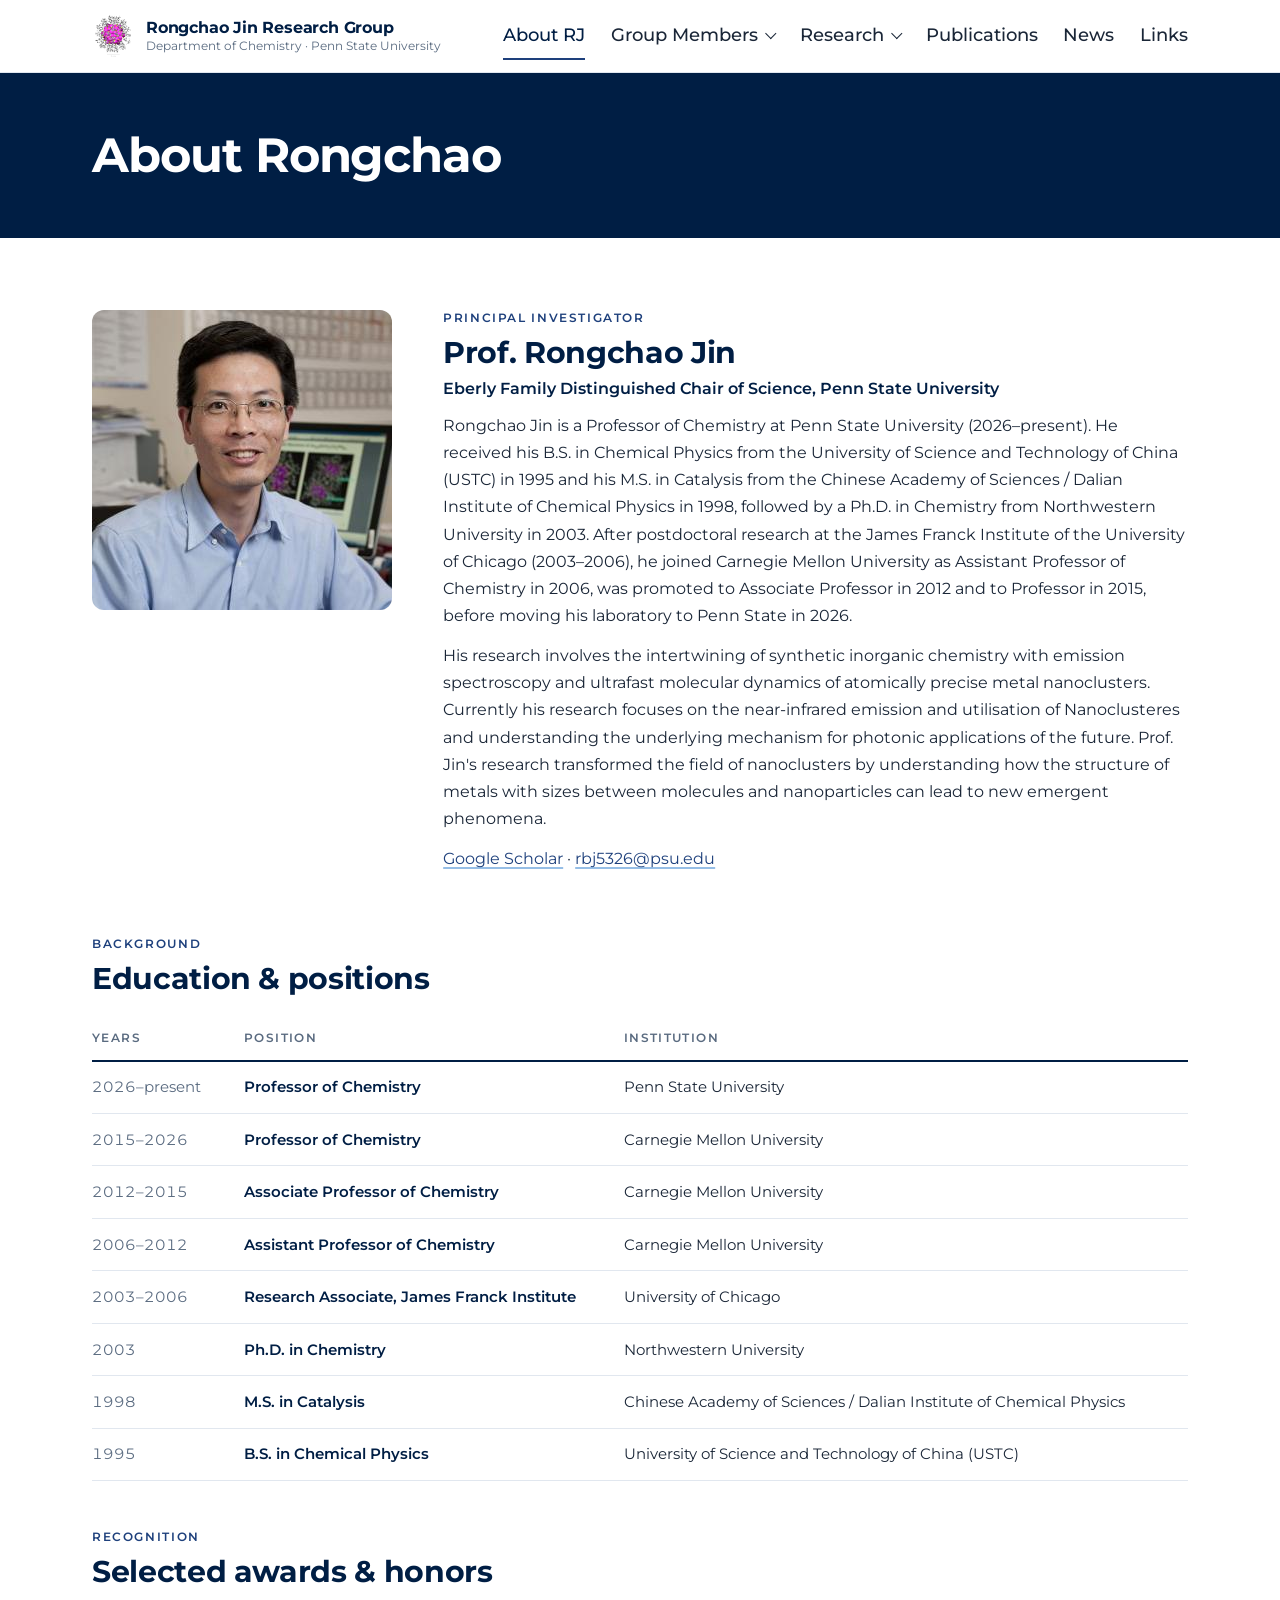
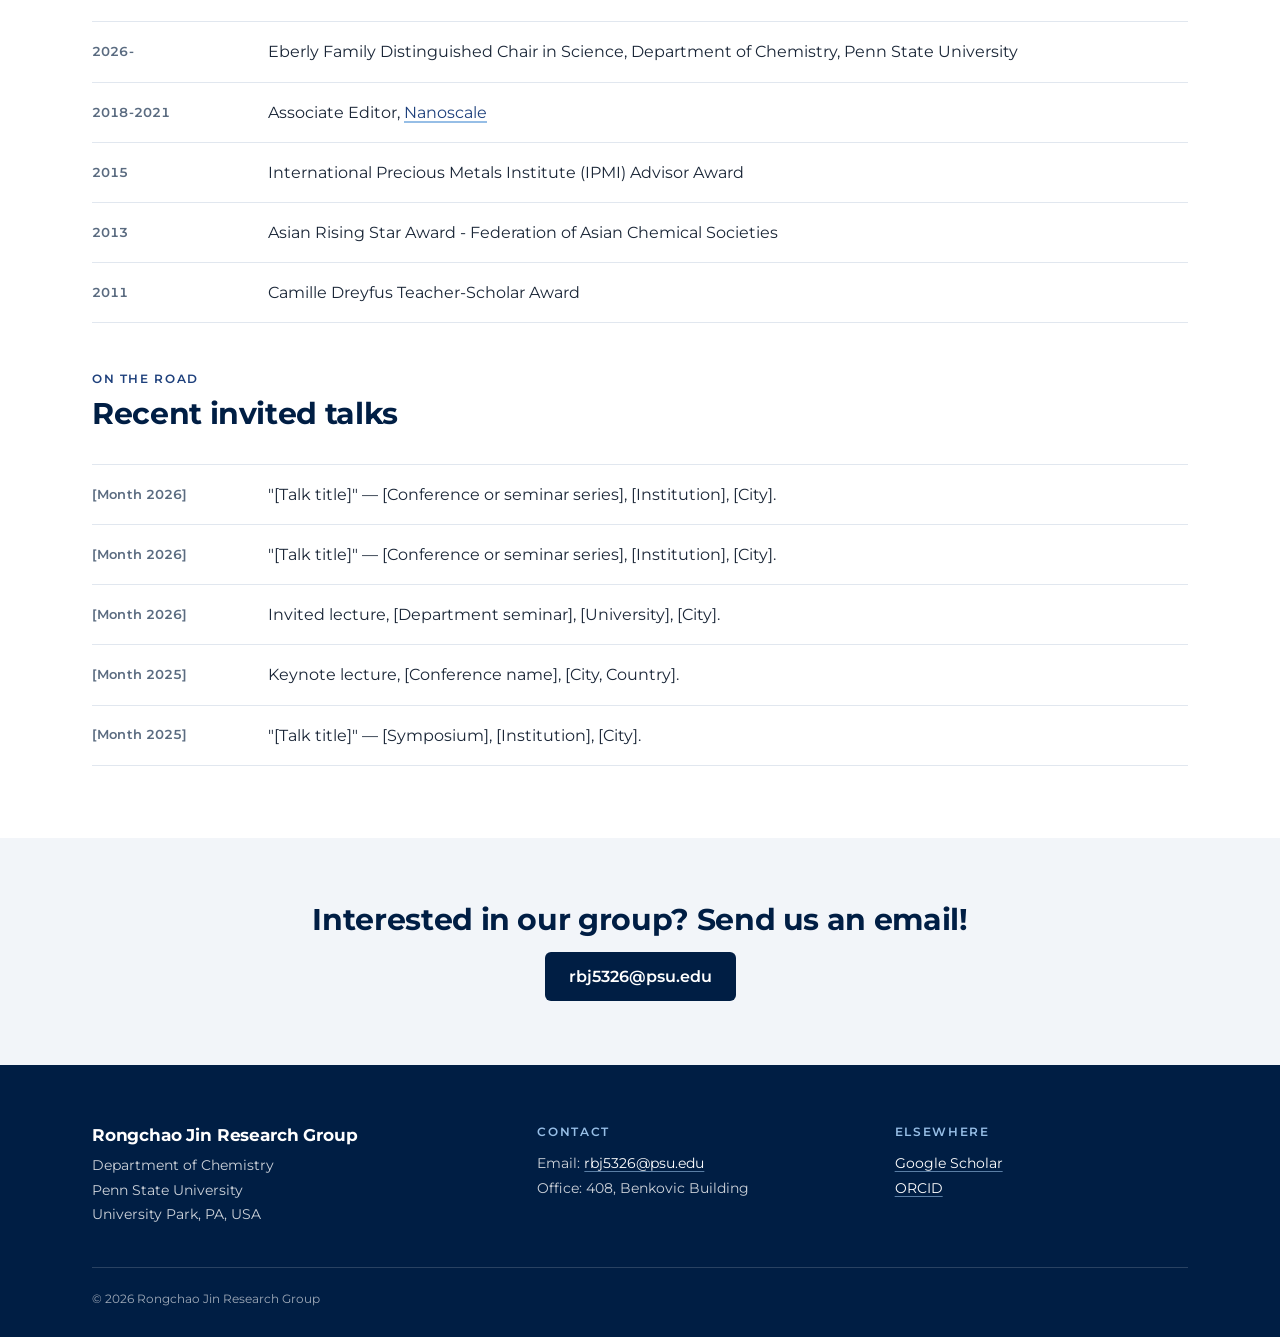
==== commit 3e513ade: "Update about.html" ====
--- a/about.html
+++ b/about.html
@@ -48,7 +48,7 @@
           molecules and nanoparticles can lead to new emergent phenomena.
         </p>
         <p style="margin-top:0.8rem;">
-          <!-- <a href="#">Full CV (PDF)</a>--> · <a href="https://scholar.google.com/citations?user=vveoESoAAAAJ&amp;hl=en">Google Scholar</a> · <a href="mailto:rbj5326@psu.edu">rbj5326@psu.edu</a>
+          <!-- <a href="#">Full CV (PDF)</a> ·--><a href="https://scholar.google.com/citations?user=vveoESoAAAAJ&amp;hl=en">Google Scholar</a> · <a href="mailto:rbj5326@psu.edu">rbj5326@psu.edu</a>
         </p>
       </div>
     </div>
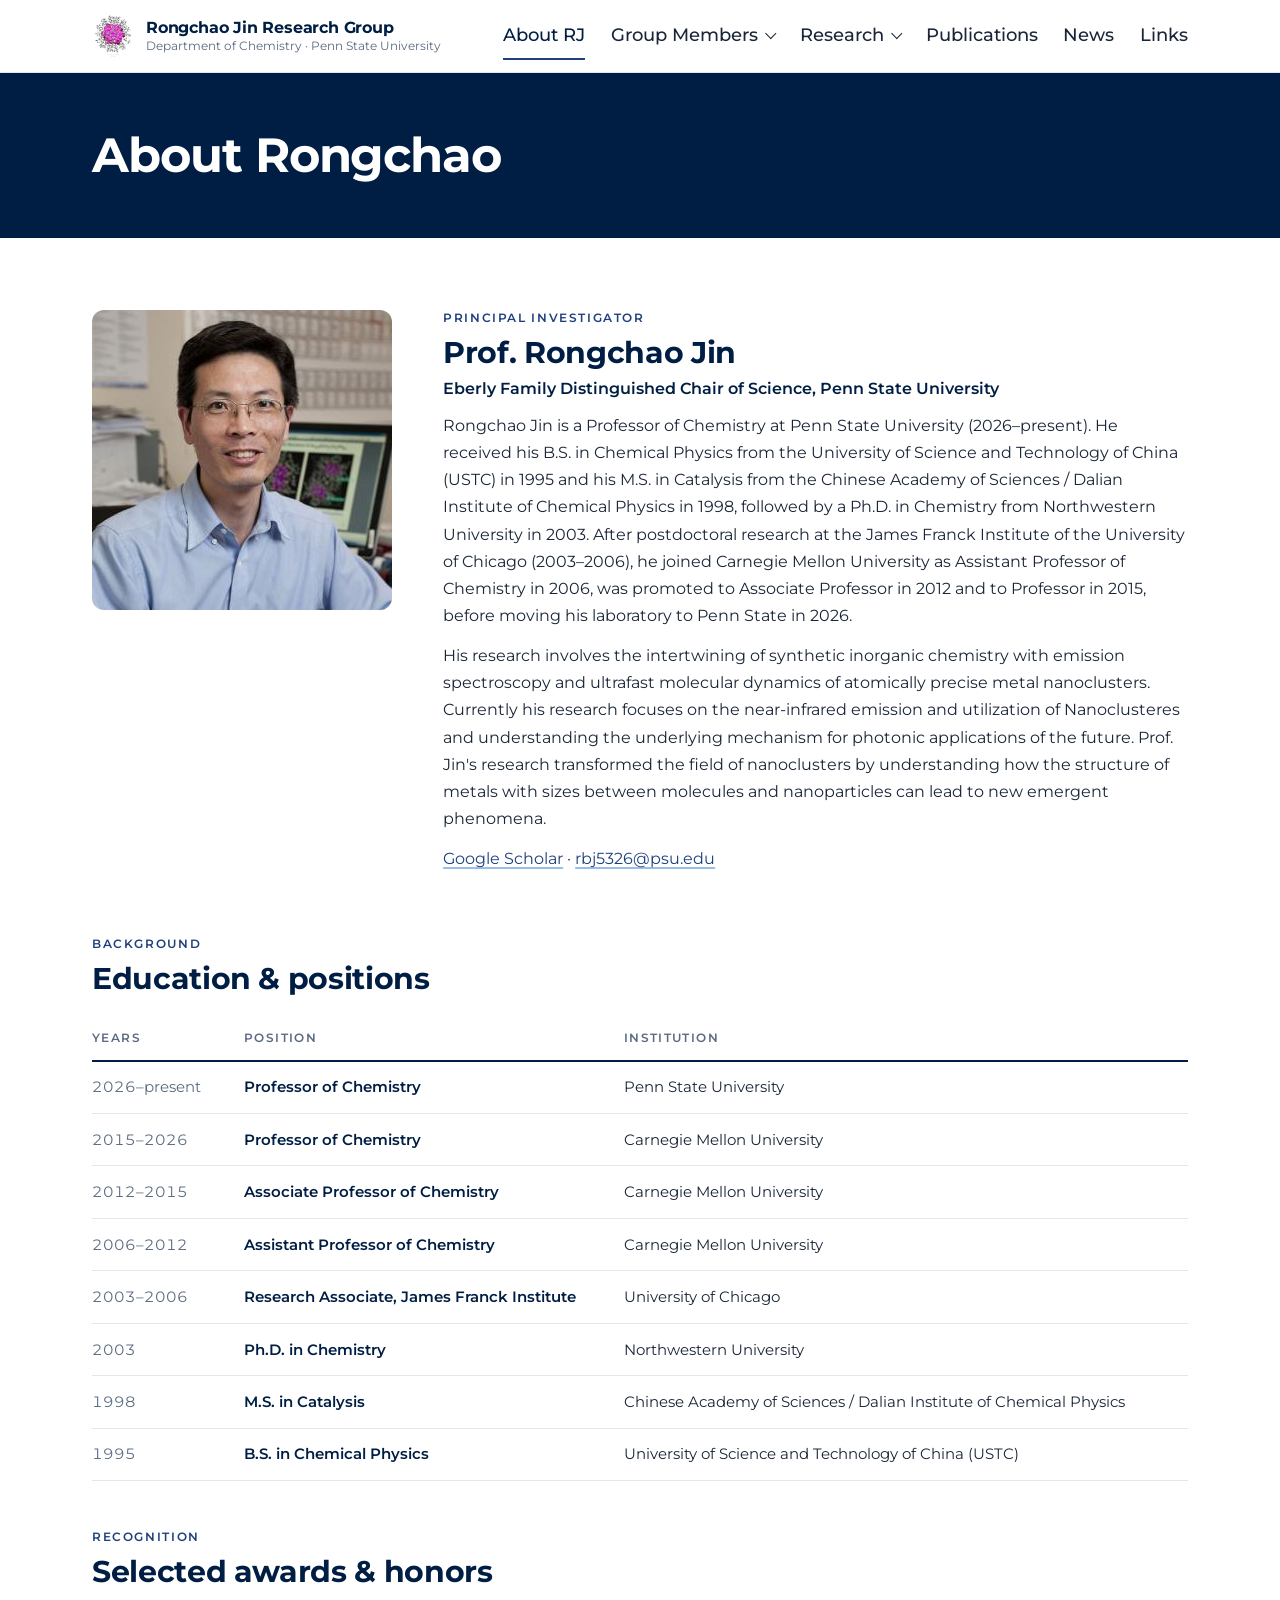
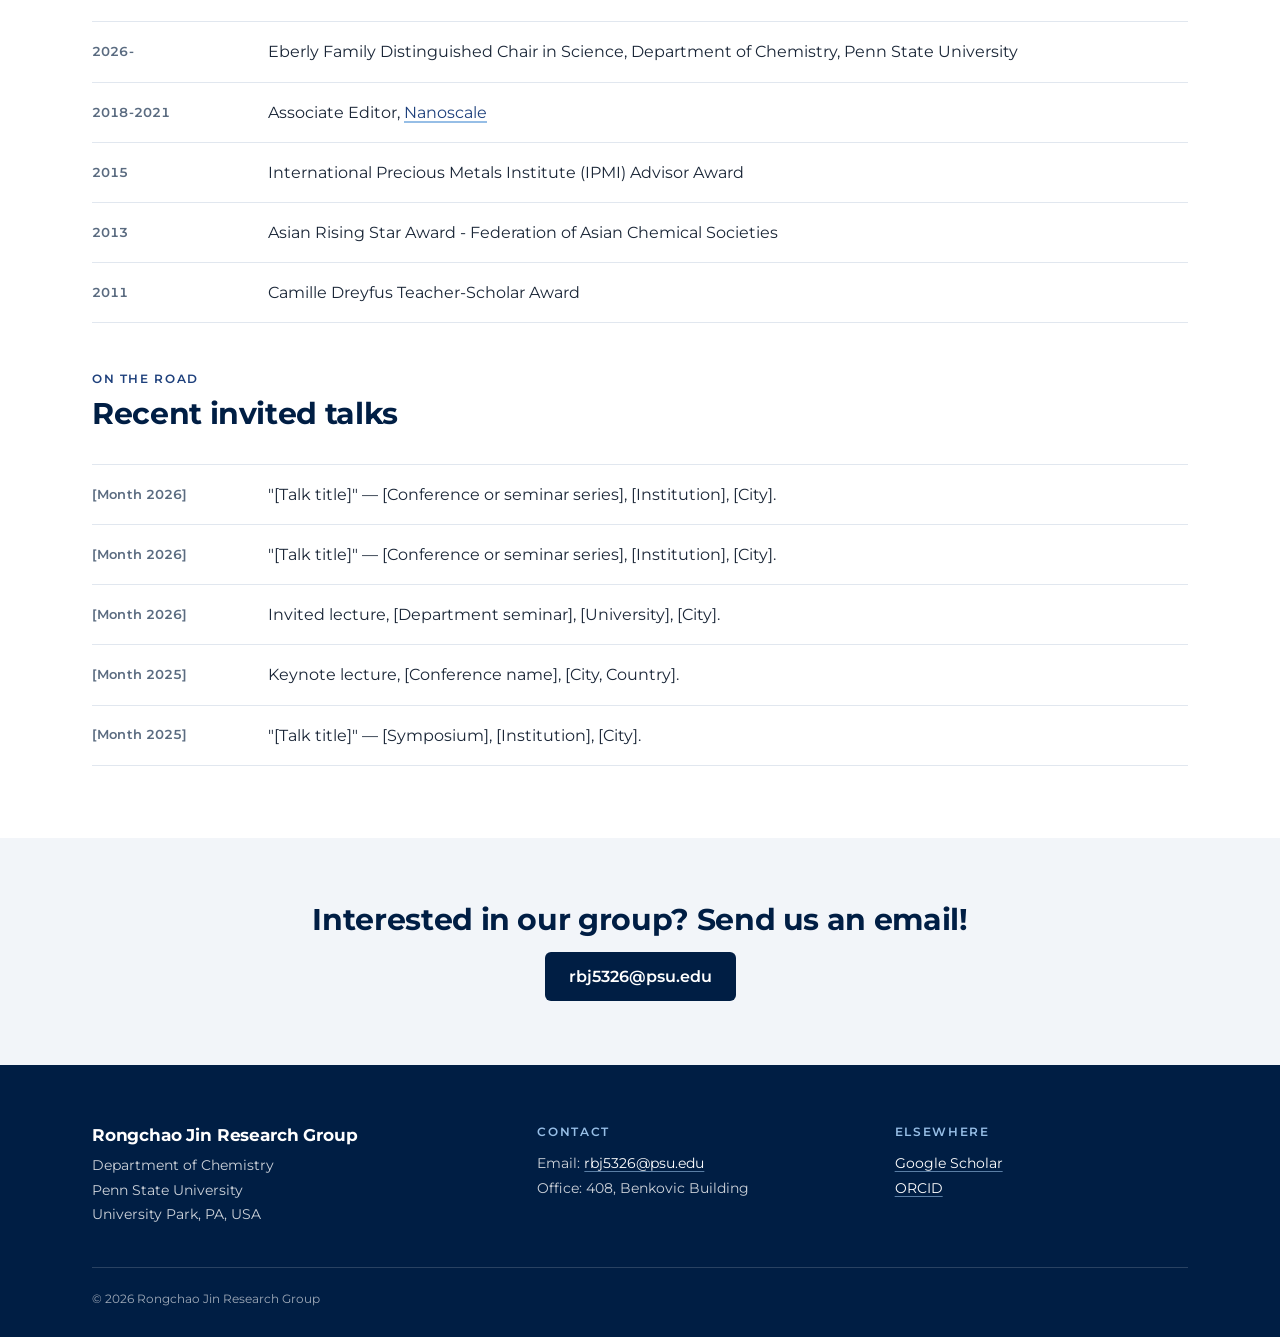
==== commit 61bc3051: "Update about.html" ====
--- a/about.html
+++ b/about.html
@@ -42,7 +42,7 @@
           His research involves the intertwining of synthetic inorganic chemistry with
           emission spectroscopy and ultrafast molecular dynamics of atomically precise metal
           nanoclusters. Currently his research focuses on the near-infrared
-          emission and utilisation of Nanoclusteres and understanding the underlying mechanism for
+          emission and utilization of Nanoclusteres and understanding the underlying mechanism for
           photonic applications of the future. Prof. Jin's research transformed the field of
           nanoclusters by understanding how the structure of metals with sizes between
           molecules and nanoparticles can lead to new emergent phenomena.
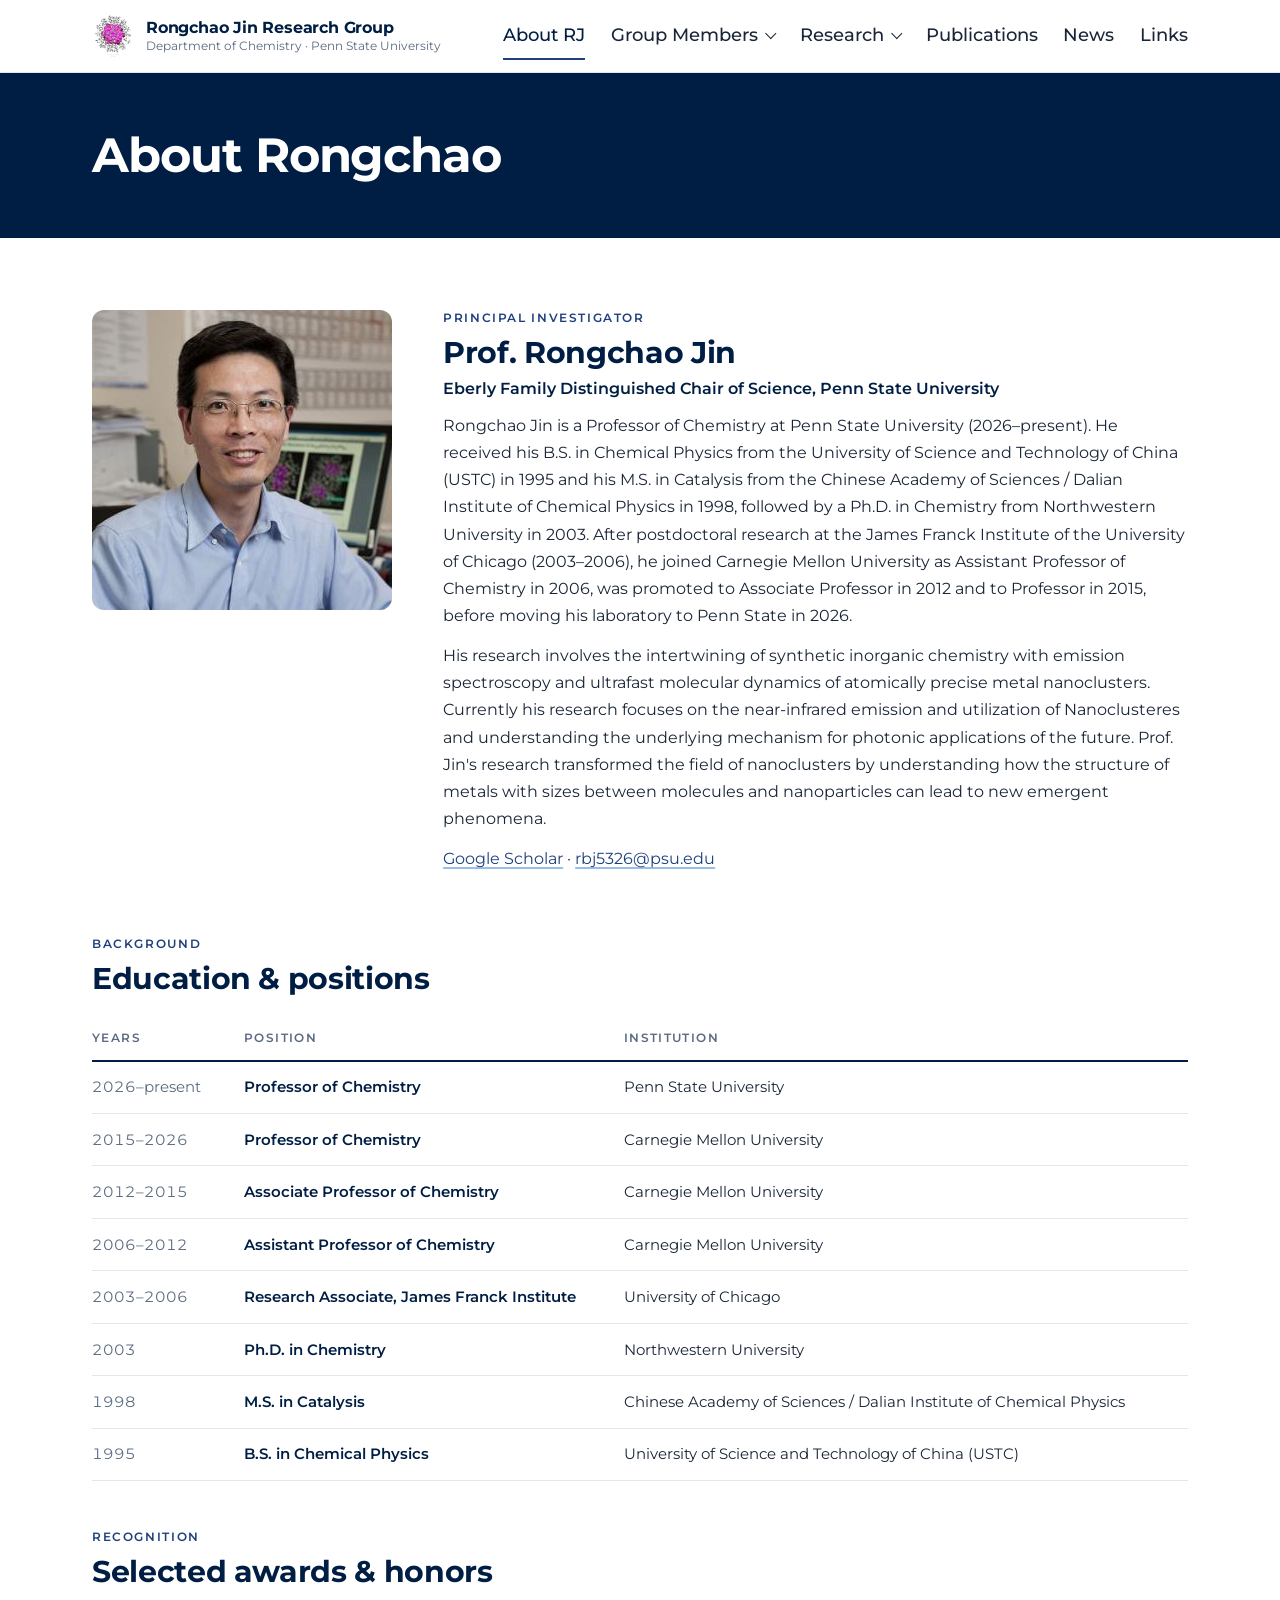
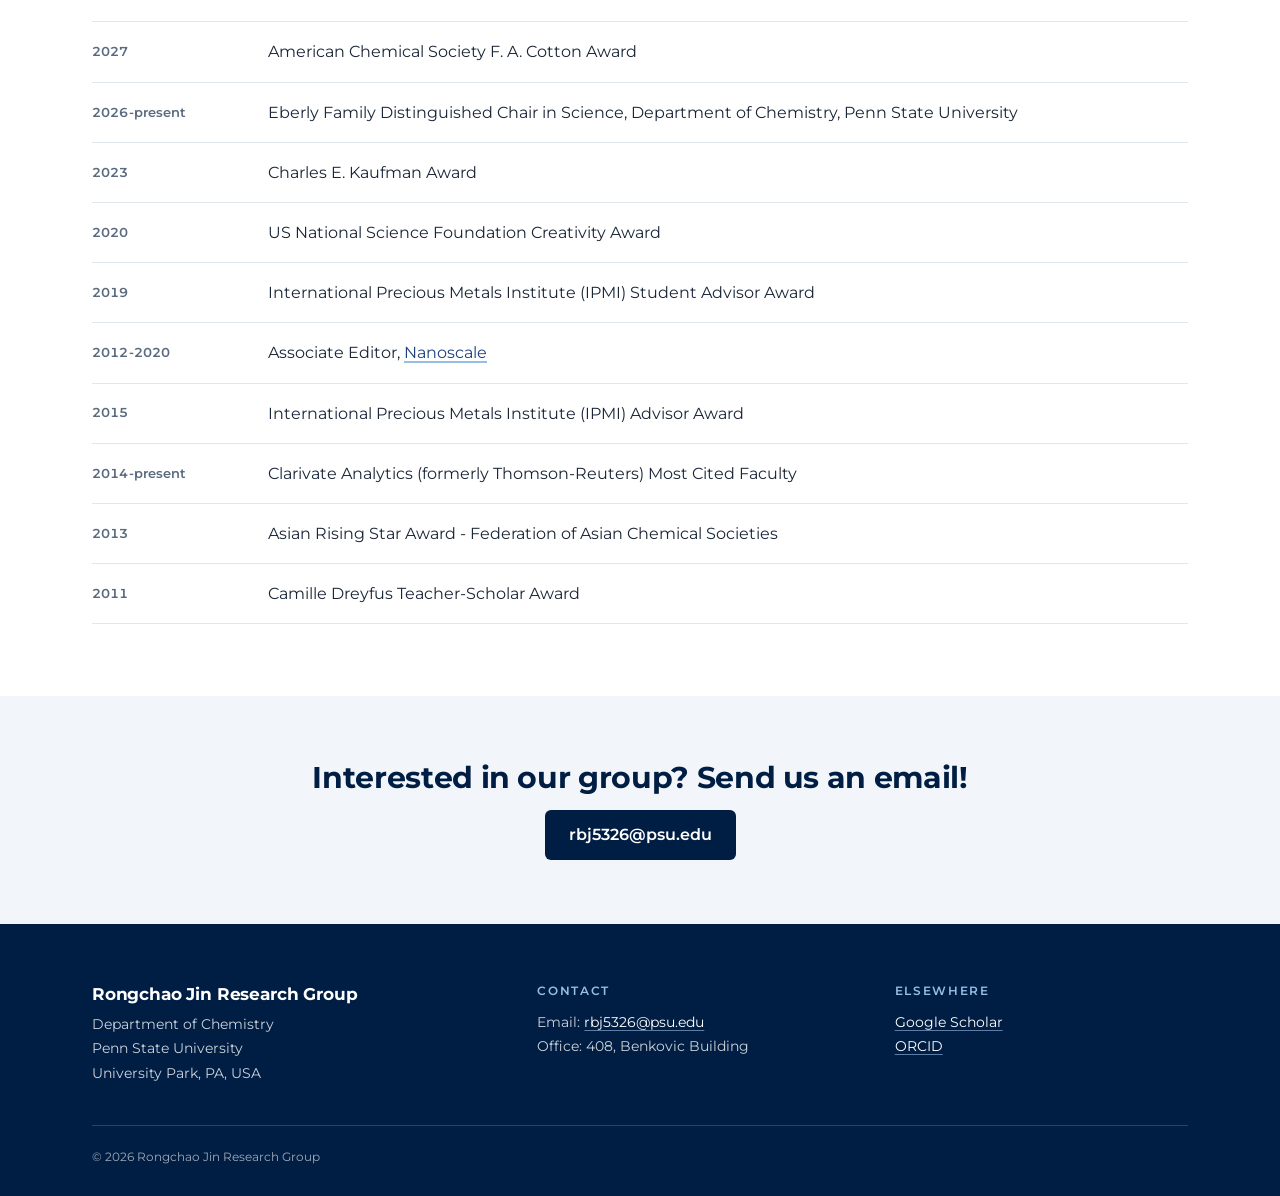
==== commit 34be3b01: "Update about.html" ====
--- a/about.html
+++ b/about.html
@@ -70,13 +70,19 @@
 
     <div class="section-head" style="margin-top:3rem;"><h2><span class="eyebrow">Recognition</span>Selected awards &amp; honors</h2></div>
     <ul class="news-list">
-      <li class="news-item"><span class="date mono">2026-</span><p>Eberly Family Distinguished Chair in Science, Department of Chemistry, Penn State University</p></li>
-      <li class="news-item"><span class="date mono">2018-2021</span><p>Associate Editor, <a href="https://pubs.rsc.org/nr" target="_blank">Nanoscale</a></p></li>
+      <li class="news-item"><span class="date mono">2027</span><p>American Chemical Society F. A. Cotton Award</p></li>
+      <li class="news-item"><span class="date mono">2026-present</span><p>Eberly Family Distinguished Chair in Science, Department of Chemistry, Penn State University</p></li>
+      <li class="news-item"><span class="date mono">2023</span><p>Charles E. Kaufman Award</p></li>
+      <li class="news-item"><span class="date mono">2020</span><p>US National Science Foundation Creativity Award</p></li>
+      <li class="news-item"><span class="date mono">2019</span><p>International Precious Metals Institute (IPMI) Student Advisor Award</p></li>
+      <li class="news-item"><span class="date mono">2012-2020</span><p>Associate Editor, <a href="https://pubs.rsc.org/nr" target="_blank">Nanoscale</a></p></li>
       <li class="news-item"><span class="date mono">2015</span><p>International Precious Metals Institute (IPMI) Advisor Award</p></li>
+      <li class="news-item"><span class="date mono">2014-present</span><p>Clarivate Analytics (formerly Thomson-Reuters) Most Cited Faculty</p></li>
       <li class="news-item"><span class="date mono">2013</span><p>Asian Rising Star Award - Federation of Asian Chemical Societies</p></li>
       <li class="news-item"><span class="date mono">2011</span><p>Camille Dreyfus Teacher-Scholar Award</p></li>
     </ul>
 
+    <!--
     <div class="section-head" style="margin-top:3rem;"><h2><span class="eyebrow">On the road</span>Recent invited talks</h2></div>
     <ul class="news-list">
       <li class="news-item"><span class="date mono">[Month 2026]</span><p>"[Talk title]" — [Conference or seminar series], [Institution], [City].</p></li>
@@ -85,6 +91,7 @@
       <li class="news-item"><span class="date mono">[Month 2025]</span><p>Keynote lecture, [Conference name], [City, Country].</p></li>
       <li class="news-item"><span class="date mono">[Month 2025]</span><p>"[Talk title]" — [Symposium], [Institution], [City].</p></li>
     </ul>
+    -->
   </div>
 </section>
 
